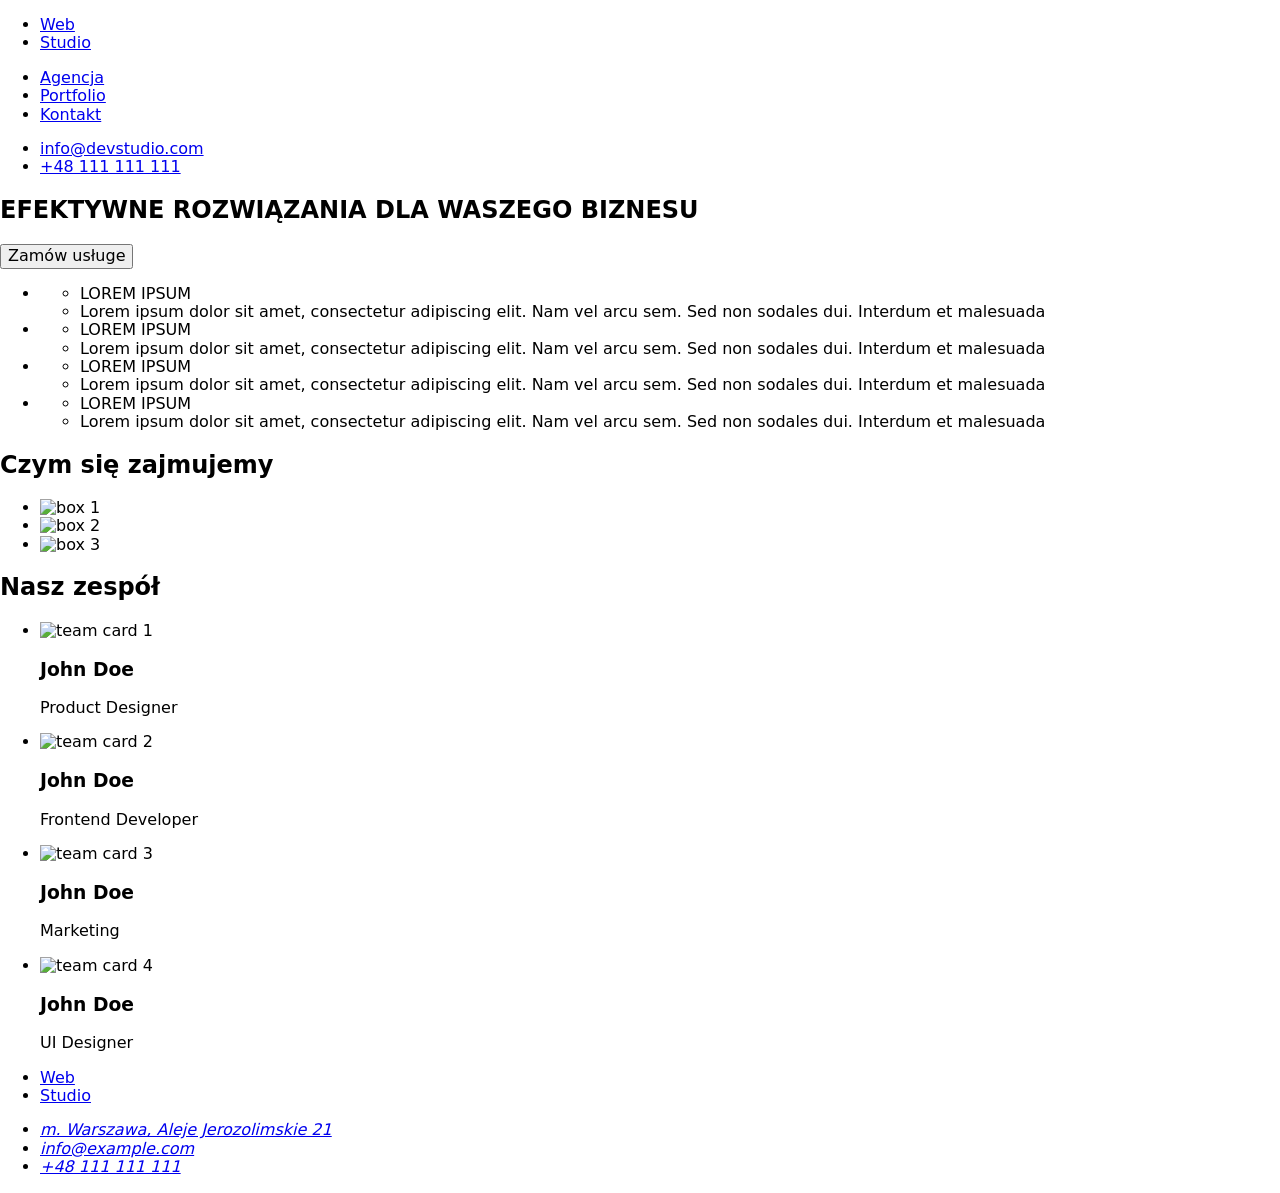
==== index.html @ f5fb9dfb "Add files via upload" ====
<!DOCTYPE html>
<html lang="pl">
<head>
    <meta charset="UTF-8">
    <meta http-equiv="X-UA-Compatible" content="IE=edge">
    <meta name="viewport" content="width=device-width, initial-scale=1.0">
    <link rel="stylesheet" href="https://cdnjs.cloudflare.com/ajax/libs/modern-normalize/1.0.0/modern-normalize.min.css" />
    <link rel="stylesheet" href="css/style.css">
    <link rel="preconnect" href="https://fonts.googleapis.com">
    <link rel="preconnect" href="https://fonts.gstatic.com" crossorigin>
    <link href="https://fonts.googleapis.com/css2?family=Raleway:wght@700&family=Roboto:wght@400;500;700;900&display=swap"
        rel="stylesheet">
    <title>Studio</title>
</head>

<body>

    <header class="header">
        <div class="container">
            <nav class="navigation">
           
                <ul class="navigation-list-logo list">
                    <li class="navigation-list-logo-item"><a class="navigation-list-logo-item-left link" href="index.html">Web</a></li>
                    <li class="navigation-list-logo-item"><a class="navigation-list-logo-item-right link" href="index.html">Studio</a></li>
                </ul>

                <ul class="navigation-list list">
                    <li class="navigation-list-item"><a class="navigation-list-link link" href="#">Agencja</a></li>
                    <li class="navigation-list-item"><a class="navigation-list-link link" href="portfolio.html">Portfolio</a></li>
                    <li class="navigation-list-item"><a class="navigation-list-link link" href="#">Kontakt</a></li>
                </ul> 
            </nav>
                <div class="header-address">
                     <ul class="address list">
                        <li class="address-list"><a class="address-list-mailto link" href="mailto:info@devstudio.com">info@devstudio.com</a></li>
                        <li class="address-list"><a class="address-list-phone-number link" href="tel:+48111111111">+48 111 111 111</a></li>
                    </ul>
                </div>
        </div>
    </header>
    
    <main class="main">
        <div class="">
            <!--HERO-->
            <section class="hero">
                <div class="container">
                    <div class="hero-central">
                        <h1 class="main-header">EFEKTYWNE ROZWIĄZANIA DLA WASZEGO BIZNESU</h1>
                        <div class="hero-button">
                        <button class="modal-btn size" type="button">Zamów usługe</button>
                        </div>
                    </div>
                </div>
            </section>

            <!-- O nas -->
            <section class="about section">
                <!--Nasze atuty-->
                <div class="about-top">
                    <ul class="about-strengths-list">
                        <li class="about-strengths-list-item list">
                            <ul class="about-strengths-list-item-list list">
                                <li class="about-strengths-list-item-list-item">LOREM IPSUM</li>
                                <li class="about-strengths-list-item-list-item-text">Lorem ipsum dolor sit amet, consectetur adipiscing elit. Nam vel arcu sem. Sed non sodales dui. Interdum et malesuada</li>
                            </ul>
                        </li>    
                   
                        <li class="about-strengths-list-item list">
                            <ul class="about-strengths-list-item-list list">
                                <li class="about-strengths-list-item-list-item">LOREM IPSUM</li>
                                <li class="about-strengths-list-item-list-item-text">Lorem ipsum dolor sit amet, consectetur adipiscing elit. Nam vel arcu sem. Sed non sodales dui. Interdum et malesuada</li>
                            </ul>
                        </li>
                        <li class="about-strengths-list-item list">
                            <ul class="about-strengths-list-item-list list">
                                <li class="about-strengths-list-item-list-item">LOREM IPSUM</li>
                                <li class="about-strengths-list-item-list-item-text">Lorem ipsum dolor sit amet, consectetur adipiscing elit. Nam vel arcu sem. Sed non sodales dui. Interdum et malesuada</li>
                            </ul>
                        </li>
                        <li class="about-strengths-list-item list">
                            <ul class="about-strengths-list-item-list list">
                                <li class="about-strengths-list-item-list-item">LOREM IPSUM</li>
                                <li class="about-strengths-list-item-list-item-text">Lorem ipsum dolor sit amet, consectetur adipiscing elit. Nam vel arcu sem. Sed non sodales dui. Interdum et malesuada</li>
                            </ul>
                            </li>
                    </ul>
                </div>

                <!--Czym się zajmujemy-->
                <div class="about-bottom">
                    <h2 class="secondary-header we-do">Czym się zajmujemy</h2>
                
                    <ul class="about-img-list">
                        <li class="about-img-list-item list">
                            <img class="about-img-list-img" src="image/job/box1.jpg" alt="box 1" width="370" height="294"/>
                        </li>
                        <li class="about-img-list-item list">
                            <img class="about-img-list-img" src="image/job/box2.jpg" alt="box 2" width="370" height="294"/>
                        </li>
                        <li class="about-img-list-item list">
                            <img class="about-img-list-img" src="image/job/box3.jpg" alt="box 3" width="370" height="294"/>
                        </li>
                    </ul>
                </div>
            </section>

            <!--Agencja-->
            <section class="agency">
                <h2 class="secondary-header team">Nasz zespół</h2>
                <div class="agency-central">
                    <ul class="agency-img-list">
                        <li class="agency-img-list-item list">
                            <img class="agency-img-list-item-team" src="image/team/teamcard1.jpg" alt="team card 1" width="270" height="260">
                                <h3 class="agency-list-name">John Doe</h3>
                                <p class="agency-img-list-item-team-item">Product Designer</p>
                        </li>
                        <li class="agency-img-list-item list">
                            <img class="agency-img-list-item-team" src="image/team/teamcard2.jpg" alt="team card 2" width="270" height="260">
                                <h3 class="agency-list-name">John Doe</h3>
                                <p class="agency-img-list-item-team-item">Frontend Developer</p>
                        </li>
                        <li class="agency-img-list-item list">
                            <img class="agency-img-list-item-team" src="image/team/teamcard3.jpg" alt="team card 3" width="270" height="260">
                                <h3 class="agency-list-name">John Doe</h3>
                                <p class="agency-img-list-item-team-item">Marketing</p>
                        </li>
                        <li class="agency-img-list-item list">
                            <img class="agency-img-list-item-team" src="image/team/teamcard4.jpg" alt="team card 4" width="270" height="260">
                                <h3 class="agency-list-name">John Doe</h3>
                                <p class="agency-img-list-item-team-item">UI Designer</p>
                        </li>
                    
                    </ul>
                </div>

            </section>
        </div>
    
    </main>

    <footer class="footer">
        <div class="footer-item container">
            <div class="footer-logo">
                <ul class="navigation-list-logo list">
                    <li><a class="navigation-list-logo-item-left" href="index.html">Web</a></li>
                    <li><a class="navigation-list-logo-item-right color" href="index.html">Studio</a></li>
                </ul>
            </div>
            <div class="footer-address top-fm">
                <address class="address">
                    <ul class="address-list list">
                        <li class="address-list-item"><a class="address-list-item-link-address link" href="#" target="_blank">m. Warszawa, Aleje Jerozolimskie 21</a></li>
                        <li class="address-list-item"><a class="address-list-item-link-mailto link" href="mailto:info@example.com">info@example.com</a></li>
                        <li class="address-list-item"><a class="address-list-item-link-phone-number link" href="tel:+48111111111">+48 111 111 111</a></li>
                    </ul>
                </address>
            </div>
        </div>
    </footer>
</body>
</html>
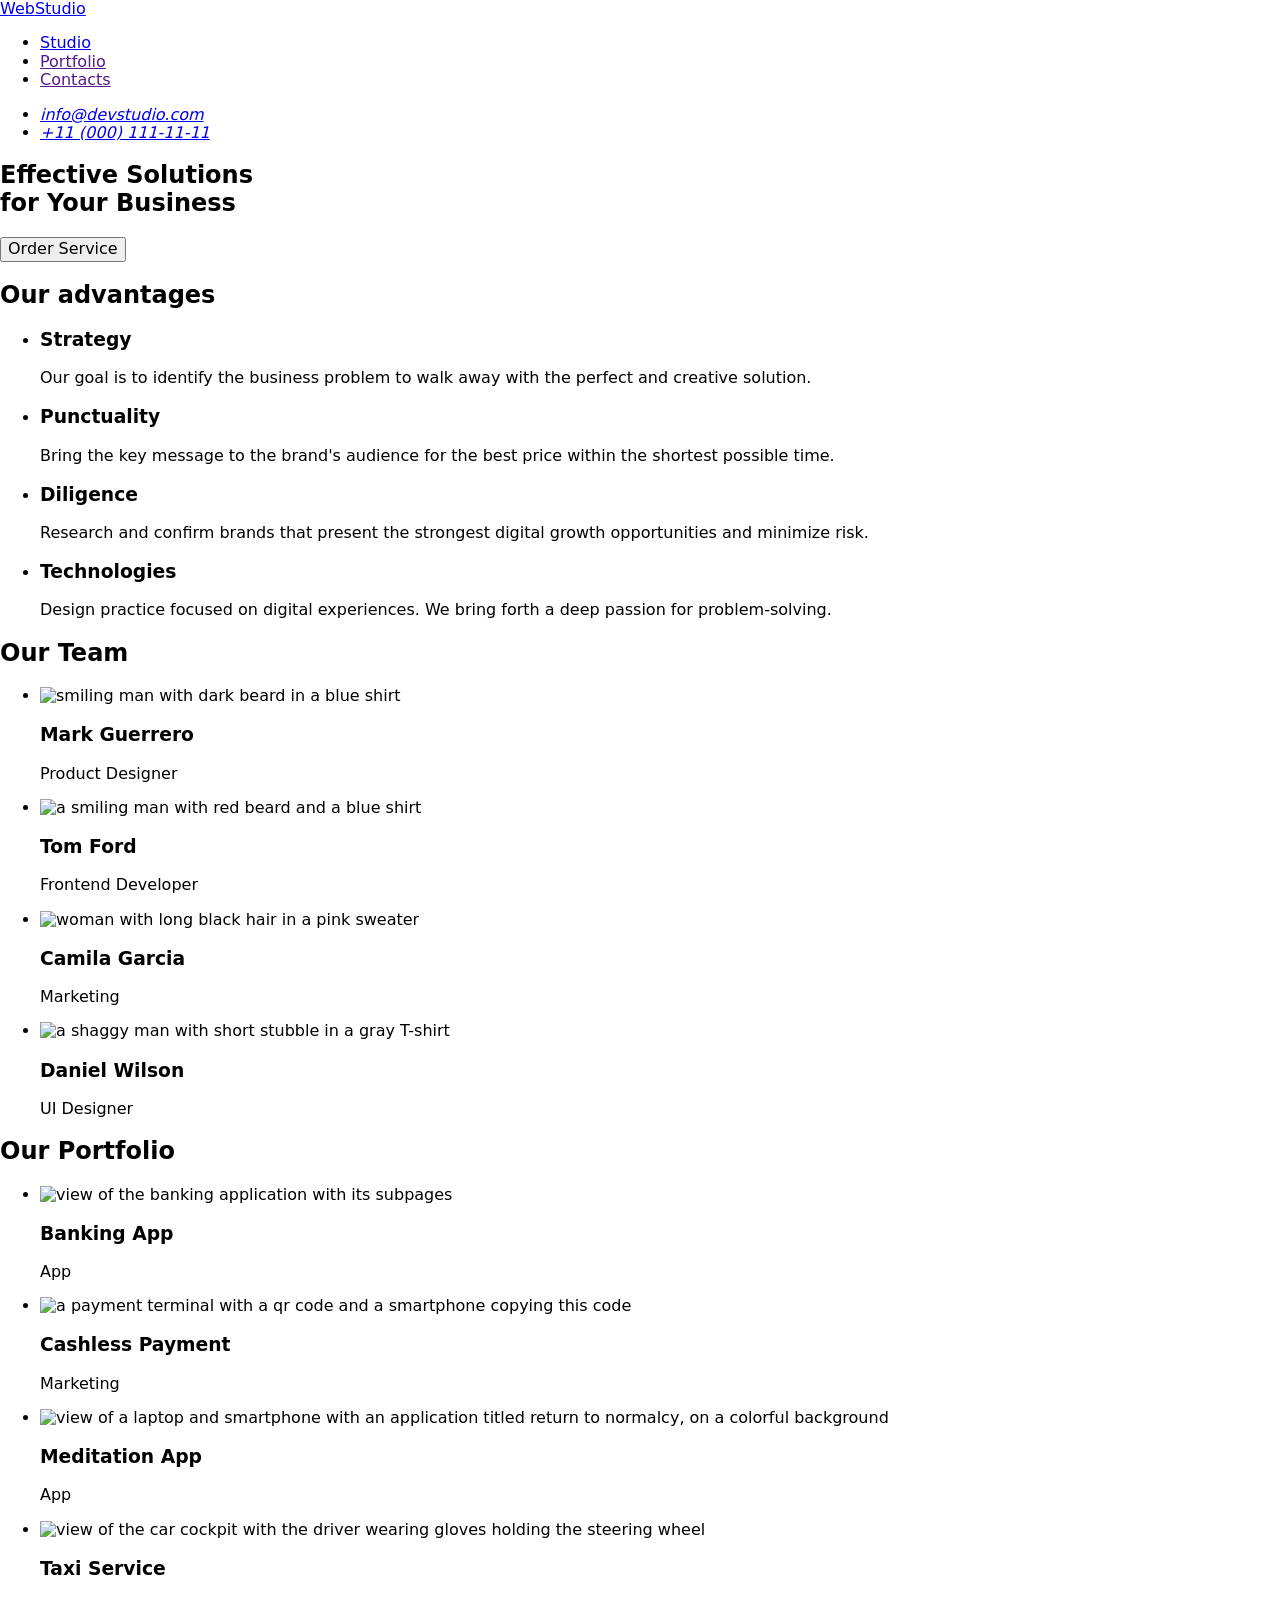
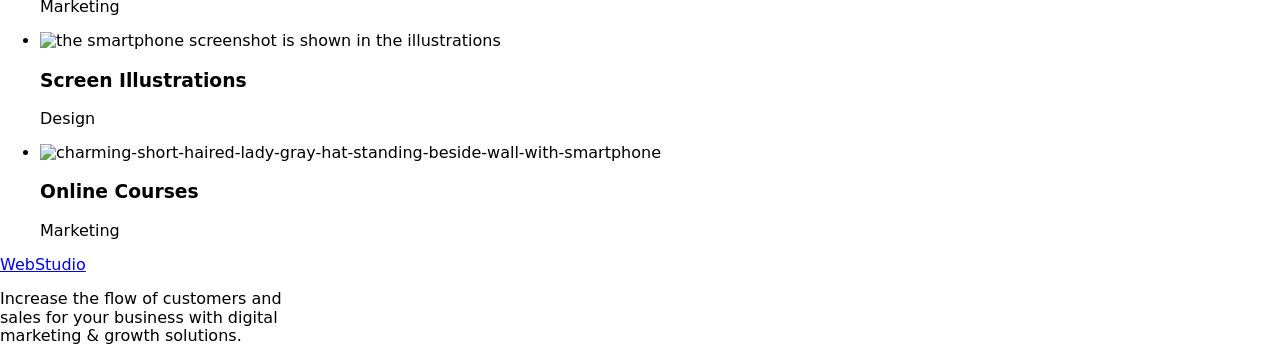
==== commit fd93b278: "Add files via upload" ====
--- a/index.html
+++ b/index.html
@@ -1,161 +1,263 @@
 <!DOCTYPE html>
-<html lang="pl">
-<head>
-    <meta charset="UTF-8">
-    <meta http-equiv="X-UA-Compatible" content="IE=edge">
-    <meta name="viewport" content="width=device-width, initial-scale=1.0">
-    <link rel="stylesheet" href="https://cdnjs.cloudflare.com/ajax/libs/modern-normalize/1.0.0/modern-normalize.min.css" />
-    <link rel="stylesheet" href="css/style.css">
-    <link rel="preconnect" href="https://fonts.googleapis.com">
-    <link rel="preconnect" href="https://fonts.gstatic.com" crossorigin>
-    <link href="https://fonts.googleapis.com/css2?family=Raleway:wght@700&family=Roboto:wght@400;500;700;900&display=swap"
-        rel="stylesheet">
-    <title>Studio</title>
-</head>
-
-<body>
-
+<html lang="en">
+  <head>
+    <meta charset="UTF-8" />
+    <meta http-equiv="X-UA-Compatible" content="IE=edge" />
+    <meta name="viewport" content="width=device-width, initial-scale=1.0" />
+    <link rel="preconnect" href="https://fonts.googleapis.com" />
+    <link rel="preconnect" href="https://fonts.gstatic.com" crossorigin />
+    <link
+      href="https://fonts.googleapis.com/css2?family=Raleway:ital,wght@0,700;1,700&family=Roboto:wght@400;500;700&display=swap"
+      rel="stylesheet"
+    />
+    <link
+      rel="stylesheet"
+      href="https://cdn.jsdelivr.net/npm/modern-normalize@1.1.0/modern-normalize.min.css"
+    />
+    <link rel="stylesheet" href="./css/styles.css" />
+    <title>WebStudio</title>
+  </head>
+
+  <body>
     <header class="header">
-        <div class="container">
-            <nav class="navigation">
-           
-                <ul class="navigation-list-logo list">
-                    <li class="navigation-list-logo-item"><a class="navigation-list-logo-item-left link" href="index.html">Web</a></li>
-                    <li class="navigation-list-logo-item"><a class="navigation-list-logo-item-right link" href="index.html">Studio</a></li>
-                </ul>
-
-                <ul class="navigation-list list">
-                    <li class="navigation-list-item"><a class="navigation-list-link link" href="#">Agencja</a></li>
-                    <li class="navigation-list-item"><a class="navigation-list-link link" href="portfolio.html">Portfolio</a></li>
-                    <li class="navigation-list-item"><a class="navigation-list-link link" href="#">Kontakt</a></li>
-                </ul> 
-            </nav>
-                <div class="header-address">
-                     <ul class="address list">
-                        <li class="address-list"><a class="address-list-mailto link" href="mailto:info@devstudio.com">info@devstudio.com</a></li>
-                        <li class="address-list"><a class="address-list-phone-number link" href="tel:+48111111111">+48 111 111 111</a></li>
-                    </ul>
-                </div>
-        </div>
+      <div class="container">
+        <nav class="navigation">
+          <a href="./index.html" class="navigation-list-logo-item-left"
+            >Web<span class="navigation-list-logo-item-right">Studio</span></a
+          >
+          <ul class="navigation-list">
+            <li class="navigation-list-item">
+              <a class="navigation-list-link" href="./index.html">Studio</a>
+            </li>
+            <li class="navigation-list-item">
+              <a class="navigation-list-link" href="">Portfolio</a>
+            </li>
+            <li class="navigation-list-item">
+              <a class="navigation-list-link" href="">Contacts</a>
+            </li>
+          </ul>
+        </nav>
+        <address class="address">
+          <ul class="address-list-item">
+            <li class="address-list">
+              <a
+                class="address-list-mailto-phone"
+                href="mailto:info@devstudio.com"
+                >info@devstudio.com</a
+              >
+            </li>
+            <li class="address-list">
+              <a
+                class="address-list-mailto-phone"
+                href="teladdress-list-mailto-phone:+110001111111"
+                >+11 (000) 111-11-11</a
+              >
+            </li>
+          </ul>
+        </address>
+      </div>
     </header>
-    
+
+    <!--HERO-->
     <main class="main">
-        <div class="">
-            <!--HERO-->
-            <section class="hero">
-                <div class="container">
-                    <div class="hero-central">
-                        <h1 class="main-header">EFEKTYWNE ROZWIĄZANIA DLA WASZEGO BIZNESU</h1>
-                        <div class="hero-button">
-                        <button class="modal-btn size" type="button">Zamów usługe</button>
-                        </div>
-                    </div>
-                </div>
-            </section>
-
-            <!-- O nas -->
-            <section class="about section">
-                <!--Nasze atuty-->
-                <div class="about-top">
-                    <ul class="about-strengths-list">
-                        <li class="about-strengths-list-item list">
-                            <ul class="about-strengths-list-item-list list">
-                                <li class="about-strengths-list-item-list-item">LOREM IPSUM</li>
-                                <li class="about-strengths-list-item-list-item-text">Lorem ipsum dolor sit amet, consectetur adipiscing elit. Nam vel arcu sem. Sed non sodales dui. Interdum et malesuada</li>
-                            </ul>
-                        </li>    
-                   
-                        <li class="about-strengths-list-item list">
-                            <ul class="about-strengths-list-item-list list">
-                                <li class="about-strengths-list-item-list-item">LOREM IPSUM</li>
-                                <li class="about-strengths-list-item-list-item-text">Lorem ipsum dolor sit amet, consectetur adipiscing elit. Nam vel arcu sem. Sed non sodales dui. Interdum et malesuada</li>
-                            </ul>
-                        </li>
-                        <li class="about-strengths-list-item list">
-                            <ul class="about-strengths-list-item-list list">
-                                <li class="about-strengths-list-item-list-item">LOREM IPSUM</li>
-                                <li class="about-strengths-list-item-list-item-text">Lorem ipsum dolor sit amet, consectetur adipiscing elit. Nam vel arcu sem. Sed non sodales dui. Interdum et malesuada</li>
-                            </ul>
-                        </li>
-                        <li class="about-strengths-list-item list">
-                            <ul class="about-strengths-list-item-list list">
-                                <li class="about-strengths-list-item-list-item">LOREM IPSUM</li>
-                                <li class="about-strengths-list-item-list-item-text">Lorem ipsum dolor sit amet, consectetur adipiscing elit. Nam vel arcu sem. Sed non sodales dui. Interdum et malesuada</li>
-                            </ul>
-                            </li>
-                    </ul>
-                </div>
-
-                <!--Czym się zajmujemy-->
-                <div class="about-bottom">
-                    <h2 class="secondary-header we-do">Czym się zajmujemy</h2>
-                
-                    <ul class="about-img-list">
-                        <li class="about-img-list-item list">
-                            <img class="about-img-list-img" src="image/job/box1.jpg" alt="box 1" width="370" height="294"/>
-                        </li>
-                        <li class="about-img-list-item list">
-                            <img class="about-img-list-img" src="image/job/box2.jpg" alt="box 2" width="370" height="294"/>
-                        </li>
-                        <li class="about-img-list-item list">
-                            <img class="about-img-list-img" src="image/job/box3.jpg" alt="box 3" width="370" height="294"/>
-                        </li>
-                    </ul>
-                </div>
-            </section>
-
-            <!--Agencja-->
-            <section class="agency">
-                <h2 class="secondary-header team">Nasz zespół</h2>
-                <div class="agency-central">
-                    <ul class="agency-img-list">
-                        <li class="agency-img-list-item list">
-                            <img class="agency-img-list-item-team" src="image/team/teamcard1.jpg" alt="team card 1" width="270" height="260">
-                                <h3 class="agency-list-name">John Doe</h3>
-                                <p class="agency-img-list-item-team-item">Product Designer</p>
-                        </li>
-                        <li class="agency-img-list-item list">
-                            <img class="agency-img-list-item-team" src="image/team/teamcard2.jpg" alt="team card 2" width="270" height="260">
-                                <h3 class="agency-list-name">John Doe</h3>
-                                <p class="agency-img-list-item-team-item">Frontend Developer</p>
-                        </li>
-                        <li class="agency-img-list-item list">
-                            <img class="agency-img-list-item-team" src="image/team/teamcard3.jpg" alt="team card 3" width="270" height="260">
-                                <h3 class="agency-list-name">John Doe</h3>
-                                <p class="agency-img-list-item-team-item">Marketing</p>
-                        </li>
-                        <li class="agency-img-list-item list">
-                            <img class="agency-img-list-item-team" src="image/team/teamcard4.jpg" alt="team card 4" width="270" height="260">
-                                <h3 class="agency-list-name">John Doe</h3>
-                                <p class="agency-img-list-item-team-item">UI Designer</p>
-                        </li>
-                    
-                    </ul>
-                </div>
-
-            </section>
-        </div>
-    
+      <section class="hero">
+        <div class="container">
+          <h1 class="main-header">
+            Effective Solutions <br />
+            for Your Business
+          </h1>
+          <button class="modal-btn" type="button">Order Service</button>
+        </div>
+      </section>
+
+      <!--O nas-->
+      <section class="about">
+        <div class="container">
+          <!--Nasze atuty-->
+          <h2 class="secondary-header ntv">Our advantages</h2>
+          <ul class="about-strengths">
+            <li class="about-strengths-list">
+              <h3 class="about-header-list">Strategy</h3>
+              <p class="about-strengths-list-item">
+                Our goal is to identify the business problem to walk away with
+                the perfect and creative solution.
+              </p>
+            </li>
+            <li class="about-strengths-list">
+              <h3 class="about-header-list">Punctuality</h3>
+              <p class="about-strengths-list-item">
+                Bring the key message to the brand's audience for the best price
+                within the shortest possible time.
+              </p>
+            </li>
+            <li class="about-strengths-list">
+              <h3 class="about-header-list">Diligence</h3>
+              <p class="about-strengths-list-item">
+                Research and confirm brands that present the strongest digital
+                growth opportunities and minimize risk.
+              </p>
+            </li>
+            <li class="about-strengths-list">
+              <h3 class="about-header-list">Technologies</h3>
+              <p class="about-strengths-list-item">
+                Design practice focused on digital experiences. We bring forth a
+                deep passion for problem-solving.
+              </p>
+            </li>
+          </ul>
+        </div>
+      </section>
+
+      <!--Agencja-->
+      <section class="agency">
+        <div class="container">
+          <h2 class="secondary-header">Our Team</h2>
+          <ul class="agency-img">
+            <li class="agency-img-list">
+              <img
+                class="agency-img-list-team"
+                src="./images/team/teamcard1.jpg"
+                alt="smiling man with dark beard in a blue shirt"
+                width="264"
+              />
+              <h3 class="agency-list-name">Mark Guerrero</h3>
+              <p class="agency-list-name-item">Product Designer</p>
+            </li>
+            <li class="agency-img-list">
+              <img
+                class="agency-img-list-team"
+                src="./images/team/teamcard2.jpg"
+                alt="a smiling man with red beard and a blue shirt"
+                width="264"
+              />
+              <h3 class="agency-list-name">Tom Ford</h3>
+              <p class="agency-list-name-item">Frontend Developer</p>
+            </li>
+            <li class="agency-img-list">
+              <img
+                class="agency-img-list-team"
+                src="./images/team/teamcard3.jpg"
+                alt="woman with long black hair in a pink sweater"
+                width="264"
+              />
+              <h3 class="agency-list-name">Camila Garcia</h3>
+              <p class="agency-list-name-item">Marketing</p>
+            </li>
+            <li class="agency-img-list">
+              <img
+                class="agency-img-list-team"
+                src="./images/team/teamcard4.jpg"
+                alt="a shaggy man with short stubble in a gray T-shirt"
+                width="264"
+              />
+              <h3 class="agency-list-name">Daniel Wilson</h3>
+              <p class="agency-list-name-item">UI Designer</p>
+            </li>
+          </ul>
+        </div>
+      </section>
+
+      <!--Portfolio-->
+      <section class="portfolio">
+        <div class="container">
+          <h2 class="secondary-header">Our Portfolio</h2>
+          <ul class="portfolio-img">
+            <li class="portfolio-img-list">
+              <img
+                class="portfolio-img-list-item"
+                src="./images/portfolio/img1.jpg"
+                alt="view of the banking application with its subpages"
+                width="360"
+                height="300"
+              />
+              <div class="card-content">
+                <h3 class="portfolio-list-title">Banking App</h3>
+                <p class="portfolio-list-product">App</p>
+              </div>
+            </li>
+            <li class="portfolio-img-list">
+              <img
+                class="portfolio-img-list-item"
+                src="./images/portfolio/img2.jpg"
+                alt="a payment terminal with a qr code and a smartphone copying this code"
+                width="360"
+                height="300"
+              />
+              <div class="card-content">
+                <h3 class="portfolio-list-title">Cashless Payment</h3>
+                <p class="portfolio-list-product">Marketing</p>
+              </div>
+            </li>
+            <li class="portfolio-img-list">
+              <img
+                class="portfolio-img-list-item"
+                src="./images/portfolio/img3.jpg"
+                alt="view of a laptop and smartphone with an application titled return to normalcy, on a colorful background"
+                width="360"
+                height="300"
+              />
+              <div class="card-content">
+                <h3 class="portfolio-list-title">Meditation App</h3>
+                <p class="portfolio-list-product">App</p>
+              </div>
+            </li>
+            <li class="portfolio-img-list">
+              <img
+                class="portfolio-img-list-item"
+                src="./images/portfolio/img4.jpg"
+                alt="view of the car cockpit with the driver wearing gloves holding the steering wheel"
+                width="360"
+                height="300"
+              />
+              <div class="card-content">
+                <h3 class="portfolio-list-title">Taxi Service</h3>
+                <p class="portfolio-list-product">Marketing</p>
+              </div>
+            </li>
+            <li class="portfolio-img-list">
+              <img
+                class="portfolio-img-list-item"
+                src="./images/portfolio/img5.jpg"
+                alt="the smartphone screenshot is shown in the illustrations"
+                width="360"
+                height="300"
+              />
+              <div class="card-content">
+                <h3 class="portfolio-list-title">Screen Illustrations</h3>
+                <p class="portfolio-list-product">Design</p>
+              </div>
+            </li>
+            <li class="portfolio-img-list">
+              <img
+                class="portfolio-img-list-item"
+                src="./images/portfolio/img6.jpg"
+                alt="charming-short-haired-lady-gray-hat-standing-beside-wall-with-smartphone"
+                width="360"
+                height="300"
+              />
+              <div class="card-content">
+                <h3 class="portfolio-list-title">Online Courses</h3>
+                <p class="portfolio-list-product">Marketing</p>
+              </div>
+            </li>
+          </ul>
+        </div>
+      </section>
     </main>
 
+    <!---->
     <footer class="footer">
-        <div class="footer-item container">
-            <div class="footer-logo">
-                <ul class="navigation-list-logo list">
-                    <li><a class="navigation-list-logo-item-left" href="index.html">Web</a></li>
-                    <li><a class="navigation-list-logo-item-right color" href="index.html">Studio</a></li>
-                </ul>
-            </div>
-            <div class="footer-address top-fm">
-                <address class="address">
-                    <ul class="address-list list">
-                        <li class="address-list-item"><a class="address-list-item-link-address link" href="#" target="_blank">m. Warszawa, Aleje Jerozolimskie 21</a></li>
-                        <li class="address-list-item"><a class="address-list-item-link-mailto link" href="mailto:info@example.com">info@example.com</a></li>
-                        <li class="address-list-item"><a class="address-list-item-link-phone-number link" href="tel:+48111111111">+48 111 111 111</a></li>
-                    </ul>
-                </address>
-            </div>
-        </div>
+      <div class="container">
+        <a href="./index.html" class="footer-logo-item-left"
+          >Web<span class="footer-logo-item-right">Studio</span></a
+        >
+
+        <p class="footer-text">
+          Increase the flow of customers and<br />
+          sales for your business with digital <br />
+          marketing & growth solutions.
+        </p>
+      </div>
     </footer>
-</body>
-</html>+  </body>
+</html>
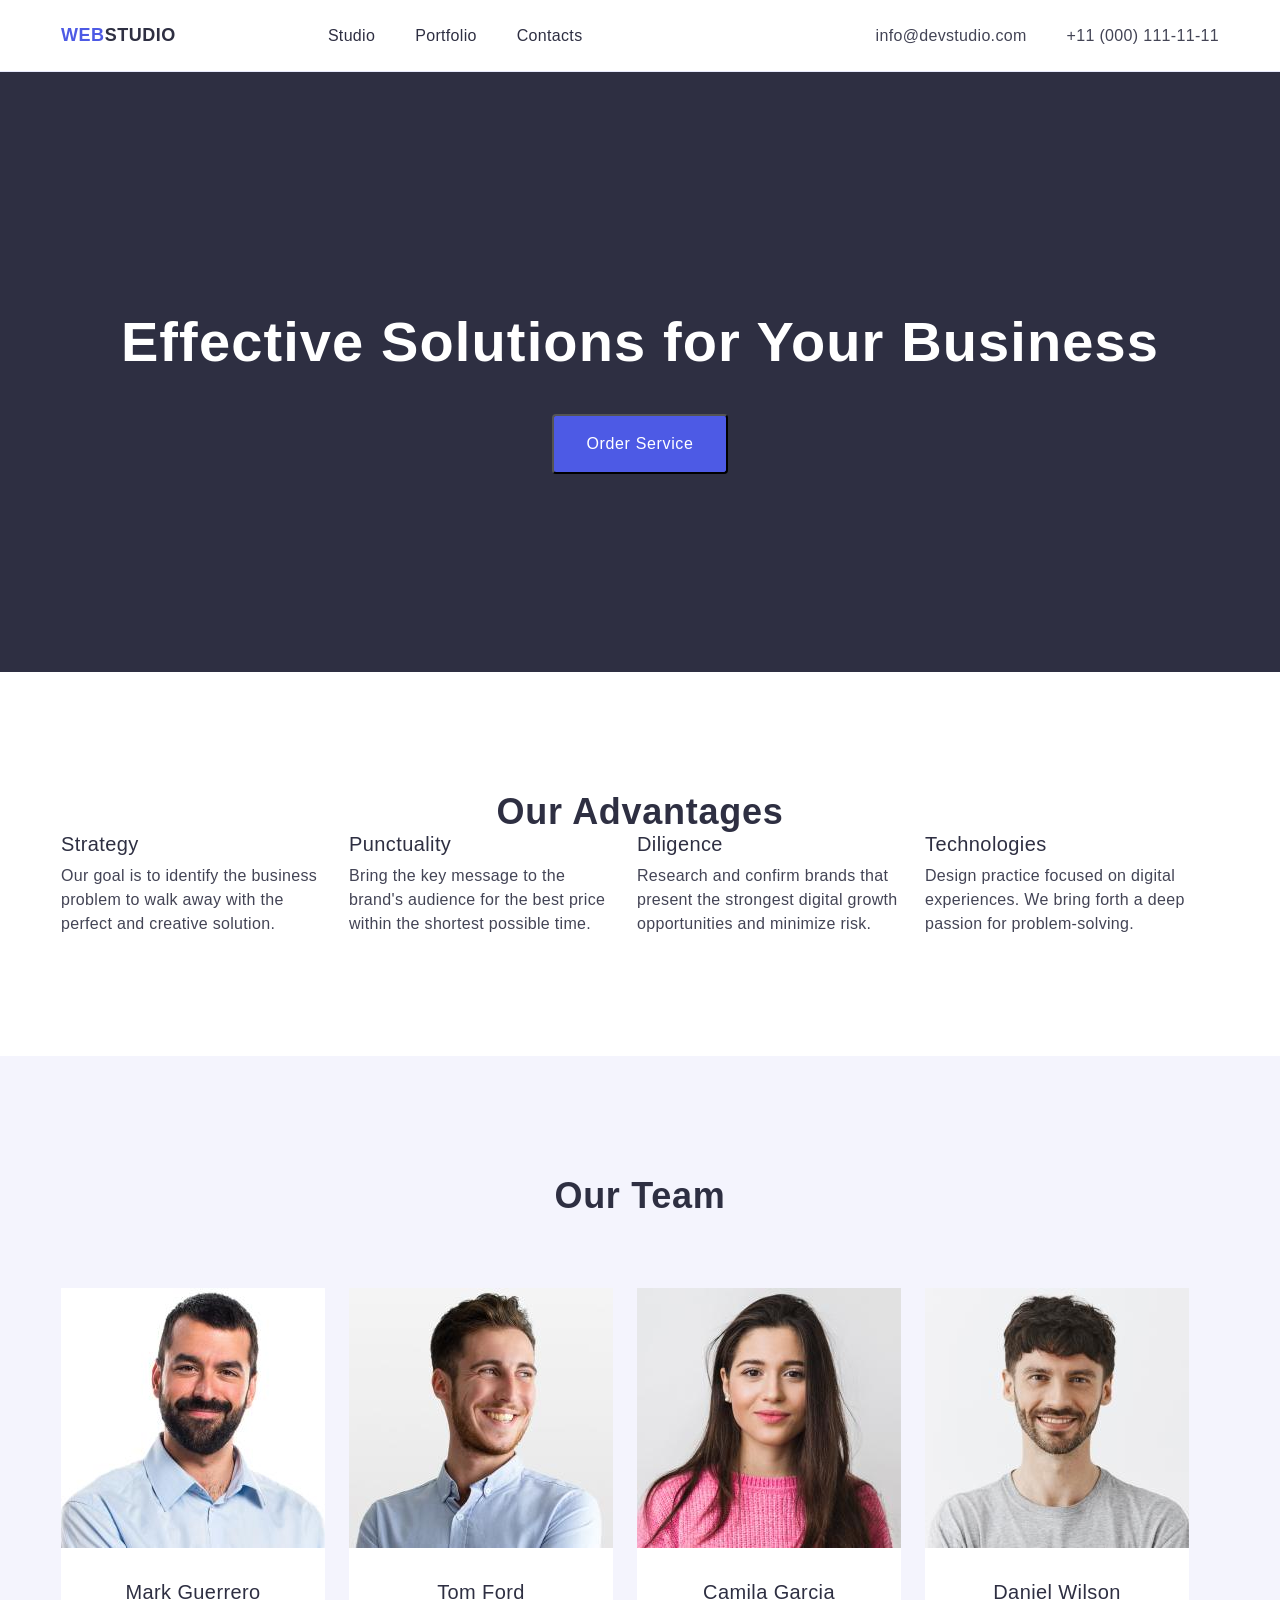
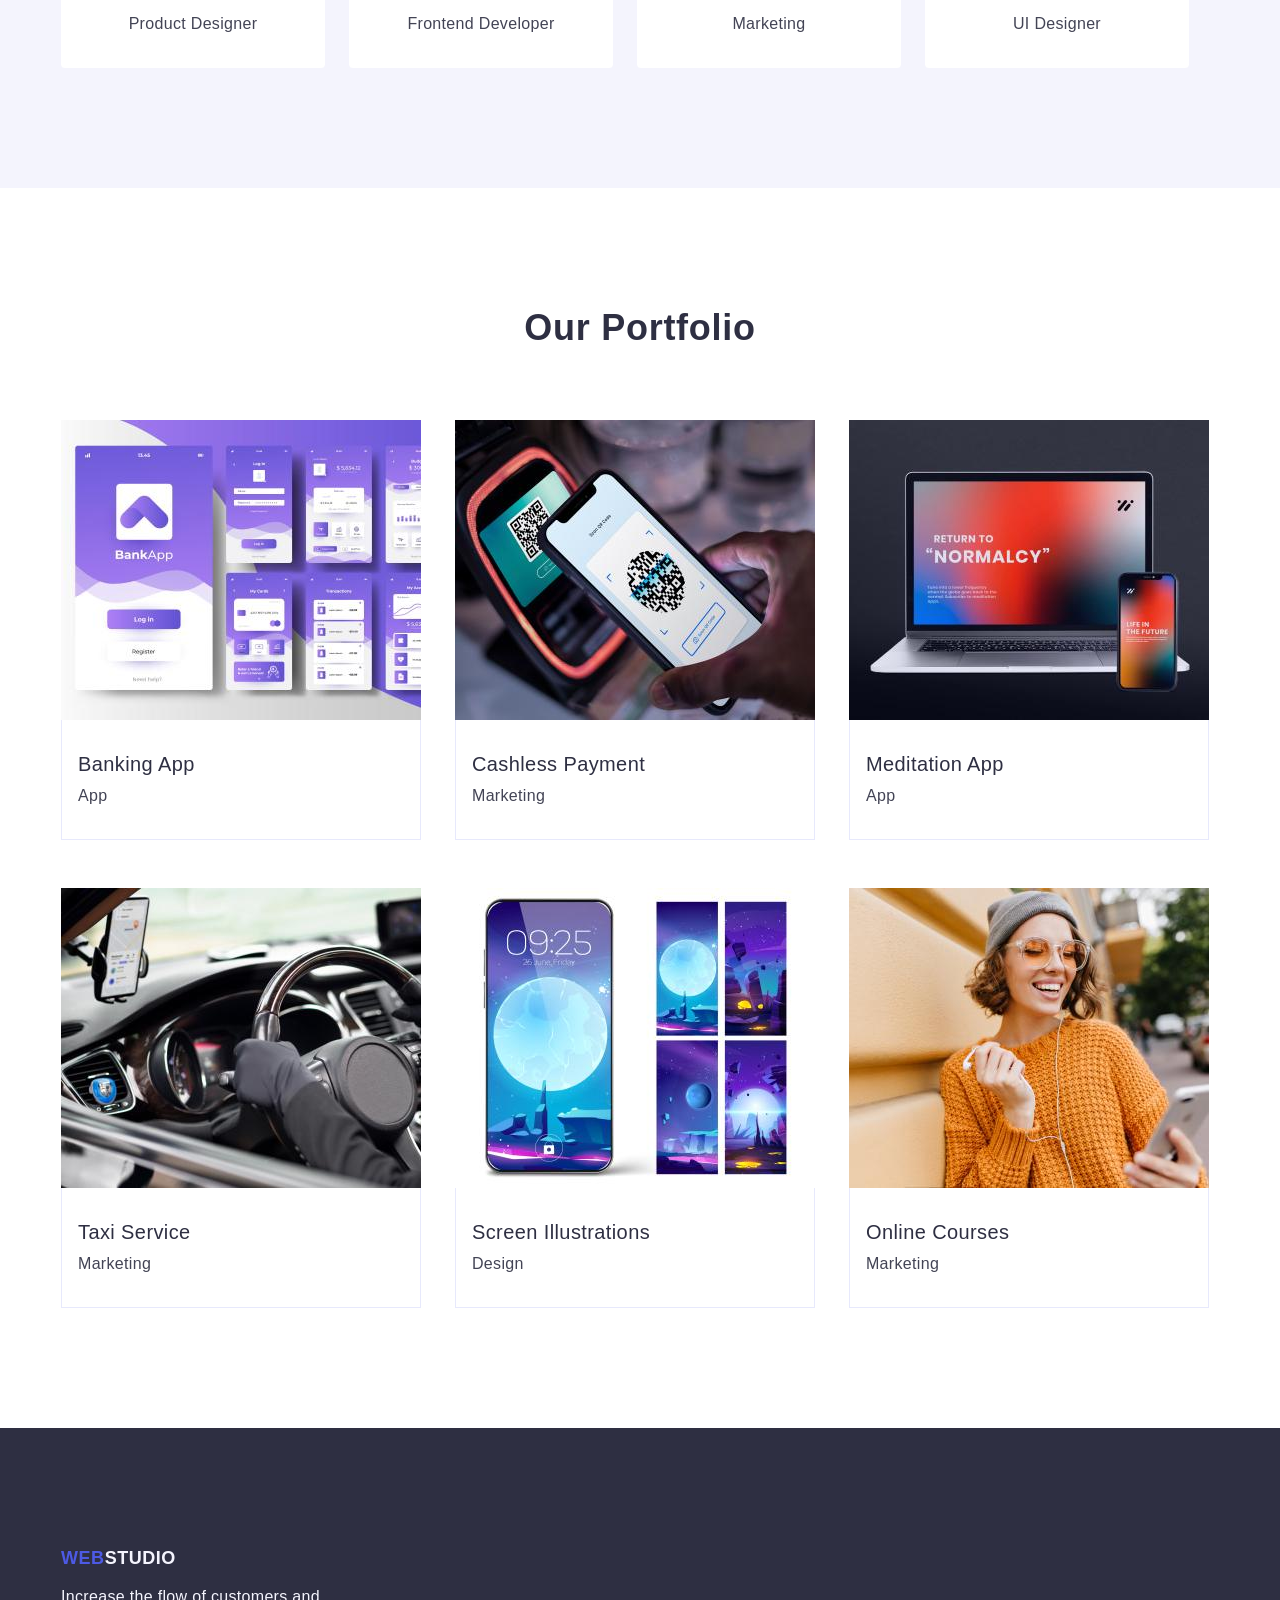
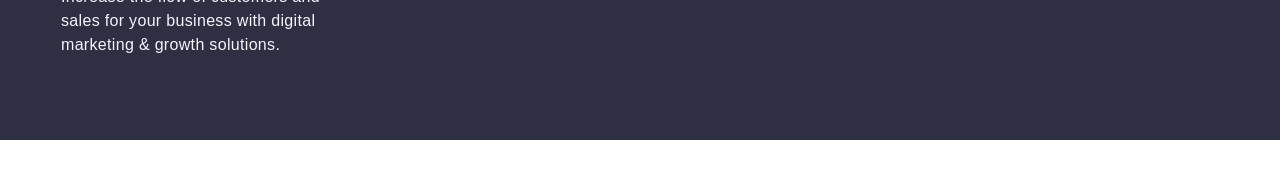
==== commit 990d6401: "Add files via upload" ====
--- a/index.html
+++ b/index.html
@@ -62,10 +62,7 @@
     <main class="main">
       <section class="hero">
         <div class="container">
-          <h1 class="main-header">
-            Effective Solutions <br />
-            for Your Business
-          </h1>
+          <h1 class="main-header">Effective Solutions for Your Business</h1>
           <button class="modal-btn" type="button">Order Service</button>
         </div>
       </section>
@@ -74,7 +71,7 @@
       <section class="about">
         <div class="container">
           <!--Nasze atuty-->
-          <h2 class="secondary-header ntv">Our advantages</h2>
+          <h2 class="secondary-header visually-hidden">Our advantages</h2>
           <ul class="about-strengths">
             <li class="about-strengths-list">
               <h3 class="about-header-list">Strategy</h3>
@@ -111,7 +108,7 @@
       <!--Agencja-->
       <section class="agency">
         <div class="container">
-          <h2 class="secondary-header">Our Team</h2>
+          <h2 class="secondary-header mar">Our Team</h2>
           <ul class="agency-img">
             <li class="agency-img-list">
               <img
@@ -120,8 +117,10 @@
                 alt="smiling man with dark beard in a blue shirt"
                 width="264"
               />
-              <h3 class="agency-list-name">Mark Guerrero</h3>
-              <p class="agency-list-name-item">Product Designer</p>
+              <div class="species">
+                <h3 class="agency-list-name">Mark Guerrero</h3>
+                <p class="agency-list-name-item">Product Designer</p>
+              </div>
             </li>
             <li class="agency-img-list">
               <img
@@ -130,8 +129,10 @@
                 alt="a smiling man with red beard and a blue shirt"
                 width="264"
               />
-              <h3 class="agency-list-name">Tom Ford</h3>
-              <p class="agency-list-name-item">Frontend Developer</p>
+              <div class="species">
+                <h3 class="agency-list-name">Tom Ford</h3>
+                <p class="agency-list-name-item">Frontend Developer</p>
+              </div>
             </li>
             <li class="agency-img-list">
               <img
@@ -140,8 +141,10 @@
                 alt="woman with long black hair in a pink sweater"
                 width="264"
               />
-              <h3 class="agency-list-name">Camila Garcia</h3>
-              <p class="agency-list-name-item">Marketing</p>
+              <div class="species">
+                <h3 class="agency-list-name">Camila Garcia</h3>
+                <p class="agency-list-name-item">Marketing</p>
+              </div>
             </li>
             <li class="agency-img-list">
               <img
@@ -150,8 +153,10 @@
                 alt="a shaggy man with short stubble in a gray T-shirt"
                 width="264"
               />
-              <h3 class="agency-list-name">Daniel Wilson</h3>
-              <p class="agency-list-name-item">UI Designer</p>
+              <div class="species">
+                <h3 class="agency-list-name">Daniel Wilson</h3>
+                <p class="agency-list-name-item">UI Designer</p>
+              </div>
             </li>
           </ul>
         </div>
@@ -160,7 +165,7 @@
       <!--Portfolio-->
       <section class="portfolio">
         <div class="container">
-          <h2 class="secondary-header">Our Portfolio</h2>
+          <h2 class="secondary-header mar">Our Portfolio</h2>
           <ul class="portfolio-img">
             <li class="portfolio-img-list">
               <img
--- a/css/styles.css
+++ b/css/styles.css
@@ -0,0 +1,403 @@
+*,
+*::before,
+*::after {
+            box-sizing: border-box;
+            margin: 0;
+            padding: 0;
+         }
+
+    body {
+            font-family: "Roboto" , sans-serif;
+            background-color: #FFFFFF;
+            color: #434455;
+          }
+
+        h1,
+        h2,
+        h3,
+        h4,
+        h5,
+        h6,
+        p 
+        {
+            margin-top: 0;
+            margin-bottom: 0;
+        }
+
+       ul, ol
+        {
+          list-style-type: none;
+          margin-top: 0;
+          margin-bottom: 0;
+          padding-left: 0;
+        }
+
+       img 
+        {
+          display: block;
+          max-width: 100%;
+        }
+
+        .container 
+        {
+          width: 1158px;
+          margin: 0 auto;
+          padding: 0 15px 0 15px;
+          padding: 120px 0px;
+        }
+
+         /*========COMPONENTS========*/
+
+        .modal-btn 
+        {
+          font-size: 16px;
+          font-weight: 500;
+          line-height: 1.5;
+          letter-spacing: 0.04em;
+          color: #FFFFFF;
+          background-color: #4D5AE5; 
+          padding: 16px 32px 16px 32px;
+          border-radius: 4px;
+        }
+
+         /*========END-COMPONENTS========*/
+
+
+        /*======== HEADER ========*/
+
+        .header .container 
+        {
+          display: flex;
+          justify-content: space-between;
+        }
+        
+        .navigation 
+        {
+          display: flex;
+          /* gap: 76px;  moje */
+          align-items: center;
+        }
+
+        .navigation-list 
+        {
+          display: flex;
+          gap: 40px;
+        }
+
+        .header 
+        {
+          height: 72px;
+          /* border: 0px 0px 1px 0px; */
+          /* border-color: #E7E9FC; */
+          display: flex;
+          align-items: center;
+          border-bottom : 1px solid #e7e9fc;
+        }
+
+        .navigation-list-logo-item-left
+        {
+          font-family: Raleway, sans-serif;
+          font-size: 18px;
+          font-weight: 700;
+          line-height: 1.17;
+          letter-spacing: 0.03em;
+          color: #4D5AE5;
+          text-decoration: none;
+          text-transform: uppercase;
+          margin-right: 76px;
+        }
+
+        .navigation-list-logo-item-right 
+        {
+          font-family: Raleway, sans-serif;
+          font-size: 18px;
+          font-weight: 700;
+          line-height: 1.17;
+          letter-spacing: 0.03em;
+          text-decoration: none;
+          text-transform: uppercase;
+          color: #2E2F42;
+          margin-right: 76px;  
+        }
+
+        .navigation-list-link 
+        {
+          font-size: 16px;
+          font-weight: 500;
+          line-height: 1.5;
+          letter-spacing: 0.02em;
+          text-decoration: none;
+          color: #2E2F42;
+          padding-top: 24px;
+          padding-bottom: 24px;
+        }
+            
+        .address-list-mailto-phone
+        {
+          font-size: 16px;
+          line-height: 1.5;
+          letter-spacing: 0.02em;
+          text-decoration: none;
+          color: #434455; 
+        }
+
+        .address 
+        {
+          font-style: normal;
+        }
+
+        .address-list-item
+        {
+          display: flex;
+          gap: 40px;
+        }
+
+        .navigation-list-link:hover,
+        .navigation-list-link:focus,
+        .address-list-mailto-phone:hover,
+        .address-list-mailto-phone:focus
+
+        {
+          color: #404BBF;
+        }
+
+/*========END-HEADER ========*/
+
+/*========HERO========*/
+
+        .hero .container 
+        {
+          display: flex;
+          flex-direction: column;
+          align-items: center;
+        }
+
+        .hero 
+        {
+          height: 600px;
+          background-color: #2E2F42;
+          display: flex;
+          flex-direction: column;
+          justify-content: center;
+        }
+
+        .main-header 
+        {
+          font-size: 56px;
+          font-weight: 700;
+          line-height: 1.07;
+          letter-spacing: 0.02em;
+          text-align: center;
+          color: #FFFFFF;
+          padding: 42px;
+        }
+
+        .modal-btn:hover,
+        .modal-btn:focus 
+        {
+          background-color: #404BBF;
+          cursor: pointer;
+               
+        }
+
+   /*========END-HERO========*/
+
+
+   /*========ABOUT========*/
+
+        .secondary-header 
+        {
+          font-size: 36px;
+          font-weight: 700;
+          line-height: 1.11;
+          letter-spacing: 0.02em;
+          text-align: center;
+          color: #2E2F42;
+          text-transform: capitalize;
+        }
+
+        .ntv 
+        {
+          display: none;
+        }
+
+        .about-header-list 
+        {
+          font-size: 20px;
+          font-weight: 500;
+          line-height: 1.2;
+          letter-spacing: 0.02em;
+          color: #2E2F42;
+        }
+
+        .about-strengths-list-item 
+        {
+          font-size: 16px;
+          line-height: 1.5;
+          letter-spacing: 0.02em;
+          padding-top: 8px;
+        }
+
+        .about-strengths-list 
+        {
+          width: 264px;
+          height: 104px;
+        }
+
+        .about-strengths 
+        {
+          display: flex;
+          gap: 24px;
+        }
+
+           
+   /*========END-ABOUT========*/
+
+   /*========AGENCY========*/
+
+        .agency 
+        {
+          background-color: #F4F4FD;
+          height: 732px;
+        }
+
+        .agency-img 
+        {
+          display: flex;
+          gap: 24px;
+          margin-top: 72px;
+        }
+                         
+        .agency-img-list 
+        {
+          width: 264px;
+          height: 380px;
+          border-radius: 0px 0px 4px 4px;
+          background-color: #FFFFFF;
+        }
+
+        .agency-list-name 
+        {
+          font-size: 20px;
+          font-weight: 500;
+          line-height: 1.2;
+          letter-spacing: 0.02em;
+          text-align: center;
+          color: #2E2F42;
+          padding-top: 32px;
+        }
+
+        .agency-list-name-item 
+        {
+          font-size: 16px;
+          line-height: 1.5;
+          letter-spacing: 0.02em;
+          text-align: center;
+          padding-top: 8px;
+        }
+
+    /*========END-AGENCY========*/
+
+    /*========PORTFOLIO========*/
+
+       .portfolio 
+       {
+            height: 1240px;
+       }
+
+       .portfolio-img 
+       {
+            display: flex;
+            flex-wrap: wrap;
+            row-gap: 48px;
+            column-gap: 24px;
+            padding-top: 72px;
+       }
+
+       .portfolio-img .portfolio-img-list 
+       {
+            width: calc((100% - 48px) / 3);
+       }
+
+       .portfolio-img-list
+       {
+            width: 360px;
+       }
+
+       .card-content 
+      
+       {
+            width: 360px;
+            height: 120px;
+            border: 1px solid #E7E9FC;
+            border-top: none;
+       }
+
+       .portfolio-list-title 
+       {
+            font-size: 20px;
+            font-weight: 500;
+            line-height: 1.2;
+            letter-spacing: 0.02em;
+            color: #2E2F42;
+            padding-top: 32px;
+            padding-left: 16px;
+       }
+
+       .portfolio-list-product 
+       {
+            font-size: 16px;
+            line-height: 1.5;
+            letter-spacing: 0.02em;
+            padding-top: 8px;
+            padding-left: 16px;
+       }
+
+     /*========END-PORTFOLIO========*/
+
+      /*========FOOTER========*/
+
+      .footer 
+      {
+        background: #2E2F42;
+        height: 312px;
+      }
+
+      .footer-logo-item-left,
+      .footer-logo-item-right
+      {
+        font-family: Raleway, sans-serif;
+            font-size: 18px;
+            font-weight: 700;
+            line-height: 1.17;
+            letter-spacing: 0.03em;
+            color: #4D5AE5;
+            text-transform: uppercase;
+            text-decoration: none;
+            padding-top: 100px;
+      }
+
+      .footer-logo-item-right 
+      {
+            color: #F4F4FD;
+      }
+
+      .footer-text 
+      {
+            line-height: 1.5;
+            letter-spacing: 0.02em;
+            color: #F4F4FD;
+            padding-top: 16px;
+      }
+
+           /*========END-FOOTER========*/
+/* do usunięcia */
+                     /* .address-list-item { */
+                       /* display: flex; */
+                     /* } */
+/* .agency .container { */
+  /* display: flex; */
+  /* align-items: center; */
+  /* justify-content: center; */
+
+/* } */
